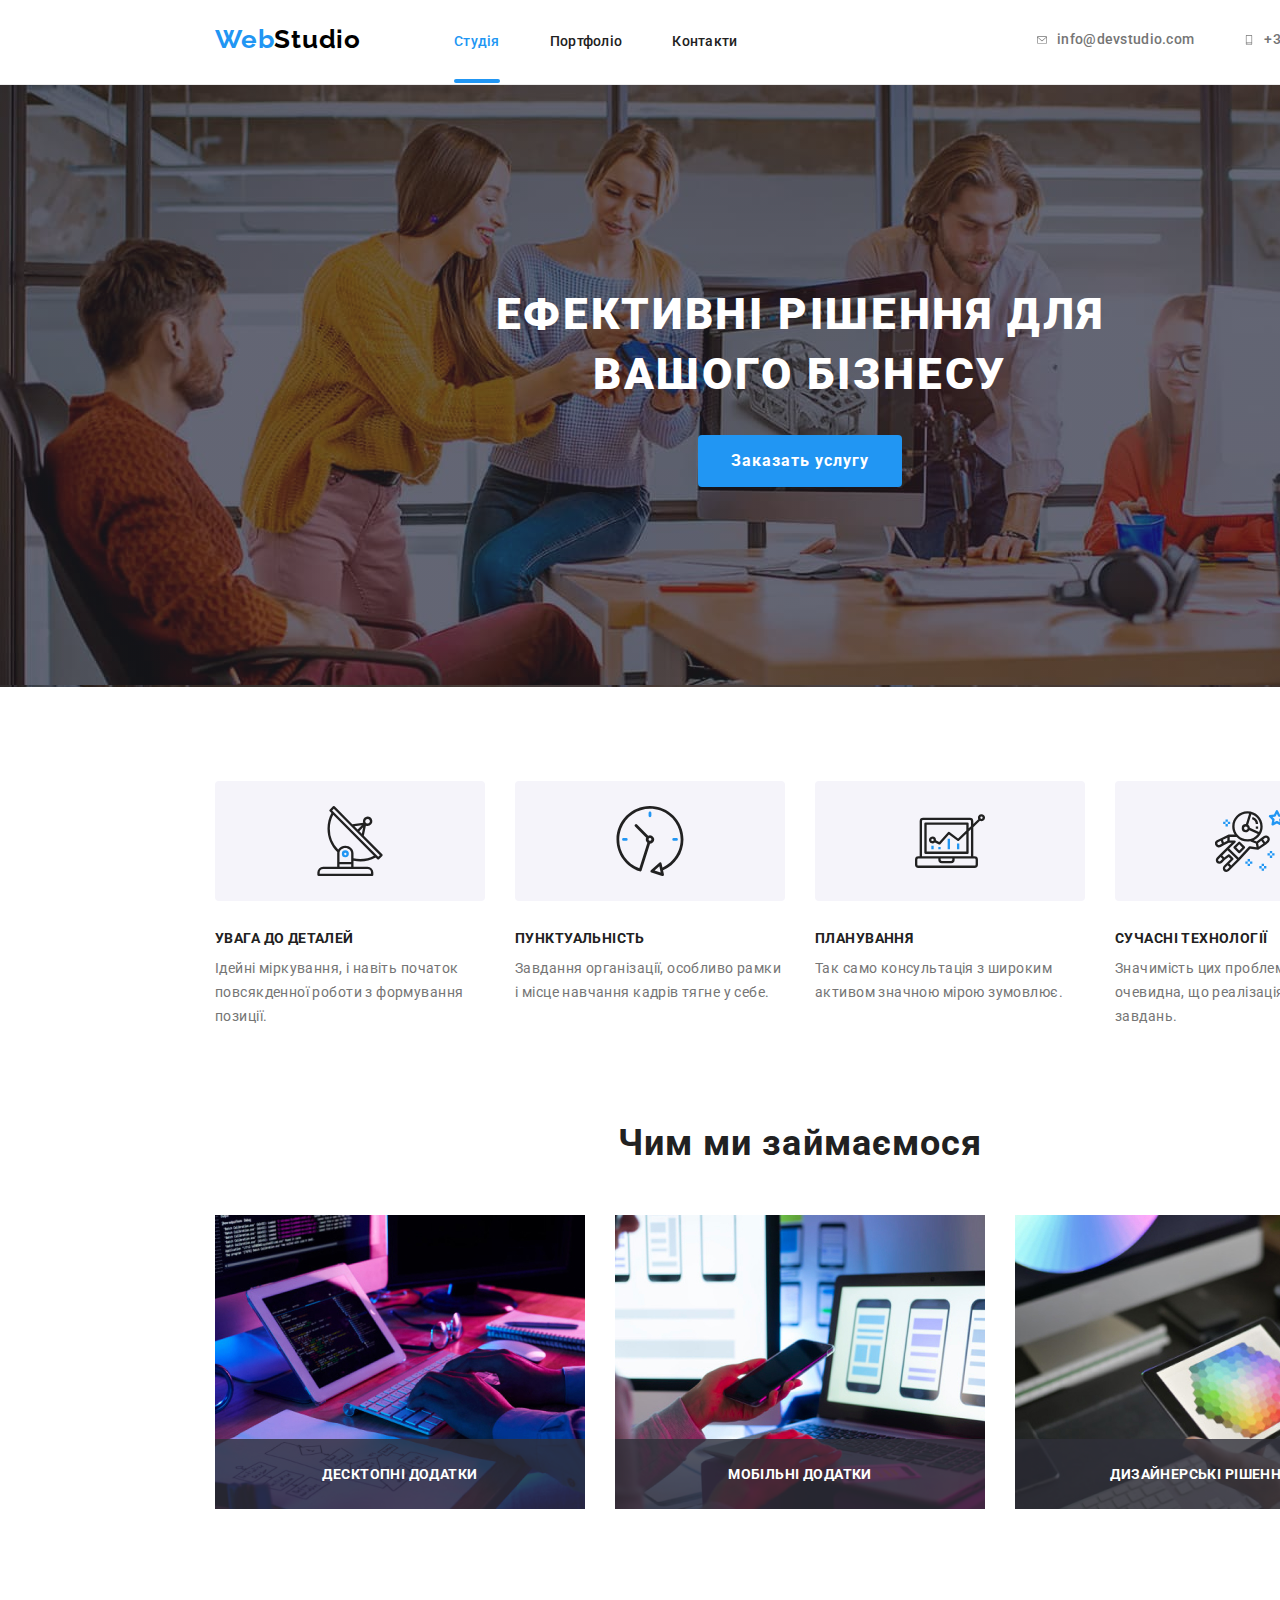
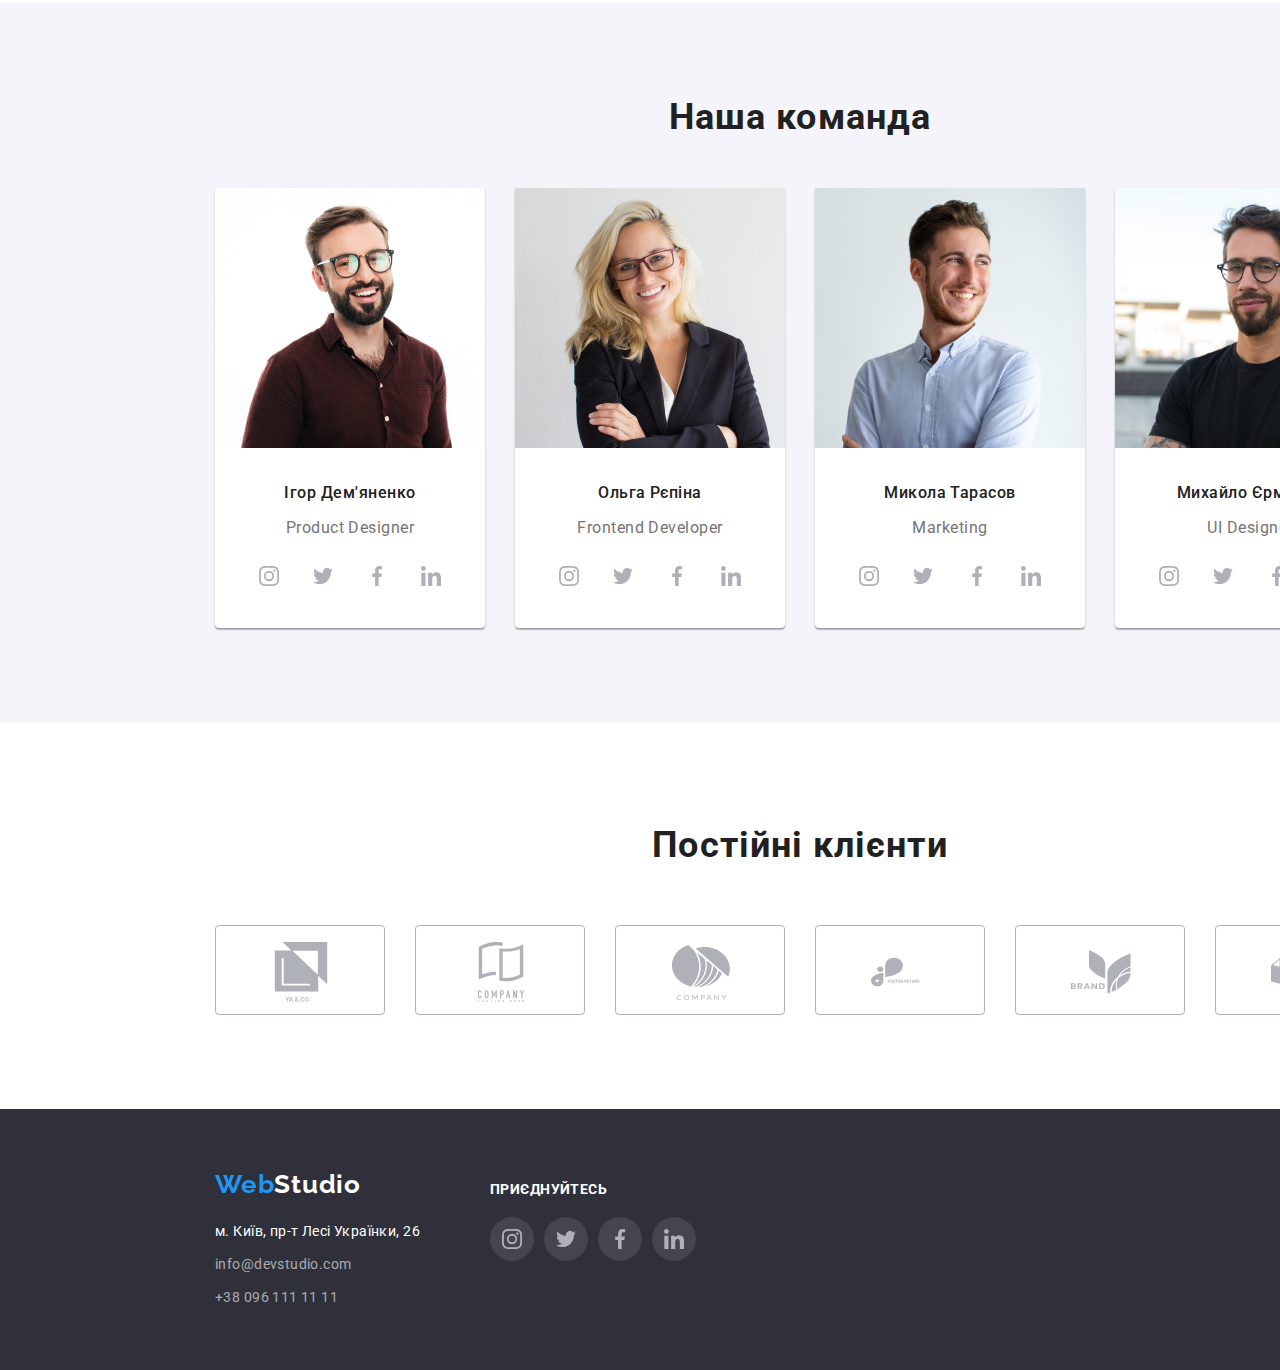
==== index.html @ c238e4e2 "add modal form" ====
<!DOCTYPE html>
<html lang="ru">
  <head>
    <meta charset="UTF-8" />
    <meta http-equiv="X-UA-Compatible" content="IE=edge" />
    <meta name="viewport" content="width=device-width, initial-scale=1.0" />
    <title>studio</title>
    <link
      rel="stylesheet"
      href="https://cdnjs.cloudflare.com/ajax/libs/modern-normalize/1.1.0/modern-normalize.min.css"
    />

    <link rel="stylesheet" href="./css/styles.css" />
    <link rel="preconnect" href="https://fonts.googleapis.com" />
    <link rel="preconnect" href="https://fonts.gstatic.com" crossorigin />
    <link
      href="https://fonts.googleapis.com/css2?family=Raleway:wght@700&family=Roboto:wght@400;500;700;900&display=swap"
      rel="stylesheet"
    />
  </head>
  <body>
    <header class="header-page section">
      <div class="container">
        <div class="header-logo">
          <a class="logo" href="/"><span class="logo-accent">Web</span>Studio</a>
        </div>
        <nav>
          <ul class="list site-nav">
            <li class="item"><a class="link nav-link active" href="./index.html">Студія</a></li>
            <li class="item">
              <a class="link nav-link" href="./portfolio.html">Портфоліо</a>
            </li>
            <li class="item"><a class="link nav-link" href="">Контакти</a></li>
          </ul>
        </nav>
        <ul class="list contacts">
          <li class="item item-contacts">
            <a class="link link-contacts" href="mailto:info@devstudio.com">
              <svg class="icon-contacts" width="10" height="16">
                <use href="./images/icon.svg#icon-envelope"></use>
              </svg>
              info@devstudio.com</a
            >
          </li>
          <li class="item item-contacts">
            <a class="link link-contacts" href="tel:+380961111111">
              <svg class="icon-contacts" width="10" height="16">
                <use href="./images/icon.svg#icon-smartphone"></use>
              </svg>
              +38 096 111 11 11</a
            >
          </li>
        </ul>
      </div>
    </header>
    <main>
      <!--Банер-->

      <section class="hero section">
        <div class="container">
          <h1 class="title">Ефективні рішення для вашого бізнесу</h1>
          <button class="order btn" type="button" data-modal-open>Заказать услугу</button>
        </div>
        <div class="backdrop is-hidden" data-modal>
          <div class="modal">
            <div class="close">
              <button class="btn-close" type="button" data-modal-close>
                <svg class="icon-close" width="18" height="18">
                  <use href="./images/icon.svg#icon-close"></use>
                </svg>
              </button>
              <b class="title-modal">Залиште свої дані, ми вам передзвонимо</b>
              <form action="form" autocomplete="on">
                <div class="form-field">
                  <label class="input-title" for="name">Ім'я</label>
                  <input class="input" type="text" name="name" id="name" />
                </div>
                <div class="form-field">
                  <label class="input-title" for="tel">Телефон</label>
                  <input class="input" type="tel" name="tel" id="tel" />
                </div>
                <div class="form-field">
                  <label class="input-title" for="mail">Пошта</label>
                  <input class="input" type="mail" name="mail" id="mail" />
                </div>
                <div class="form-field">
                  <label class="input-title" for="comment">Коментар</label>
                  <textarea
                    name="comment"
                    id="comment"
                    rows="5"
                    placeholder="Введіть текст"
                  ></textarea>
                </div>
                <div class="form-agreement">
                  <input type="checkbox" name="agreement" id="agreement" />
                  <label for="agreement"
                    >Погоджуюся з розсилкою та приймаю
                    <a class="link" href="">Умови договору</a></label
                  >
                </div>

                <button class="submit btn" type="button">Відправити</button>
              </form>
            </div>
          </div>
        </div>
      </section>

      <!--перелік переваг-->
      <section class="benefits section">
        <div class="container">
          <h2 class="title visually-hidden">перелік переваг</h2>
          <ul class="list benefits-list">
            <li class="item benefits-item">
              <div class="icon-box">
                <svg class="benefits-icon" width="70" height="70">
                  <use href="./images/icon.svg#icon-antenna"></use>
                </svg>
              </div>
              <h3 class="title">УВАГА ДО ДЕТАЛЕЙ</h3>
              <p>Ідейні міркування, і навіть початок повсякденної роботи з формування позиції.</p>
            </li>
            <li class="item benefits-item">
              <div class="icon-box">
                <svg class="benefits-icon" width="70" height="70">
                  <use href="./images/icon.svg#icon-clock"></use>
                </svg>
              </div>
              <h3 class="title">ПУНКТУАЛЬНІСТЬ</h3>
              <p>Завдання організації, особливо рамки і місце навчання кадрів тягне у себе.</p>
            </li>
            <li class="item benefits-item">
              <div class="icon-box">
                <svg class="benefits-icon" width="70" height="70">
                  <use href="./images/icon.svg#icon-diagram"></use>
                </svg>
              </div>
              <h3 class="title">ПЛАНУВАННЯ</h3>
              <p>Так само консультація з широким активом значною мірою зумовлює.</p>
            </li>
            <li class="item benefits-item">
              <div class="icon-box">
                <svg class="benefits-icon" width="70" height="70">
                  <use href="./images/icon.svg#icon-astronaut"></use>
                </svg>
              </div>
              <h3 class="title">СУЧАСНІ ТЕХНОЛОГІЇ</h3>
              <p>Значимість цих проблем настільки очевидна, що реалізація планових завдань.</p>
            </li>
          </ul>
        </div>
      </section>
      <!---Чим ми займаємося-->
      <section class="activity section">
        <div class="container">
          <h2 class="title">Чим ми займаємося</h2>
          <ul class="list">
            <li class="item">
              <img
                src="./images/img1.jpg"
                alt="планування та вирішення складних задач"
                width="370"
              />
              <div class="activity-text">
                <p class="text">Десктопні додатки</p>
              </div>
            </li>
            <li class="item">
              <img src="./images/img2.jpg" alt="розробка мобільного дизайну" width="370" />
              <div class="activity-text">
                <p class="text">Мобільні додатки</p>
              </div>
            </li>
            <li class="item">
              <img src="./images/img3.jpg" alt="розробка графічного дизайну" width="370" />
              <div class="activity-text">
                <p class="text">Дизайнерські рішення</p>
              </div>
            </li>
          </ul>
        </div>
      </section>
      <!--наша команда-->
      <section class="team section">
        <div class="container">
          <h2 class="team-title title">Наша команда</h2>
          <ul class="list team-card-set">
            <li class="item card-item">
              <article class="team-card">
                <div class="team-card-thumb">
                  <img src="./images/photo1.jpg" alt="Ігор Дем'яненко" width="270" />
                </div>
                <div class="team-card-content">
                  <h3 class="title-name">Ігор Дем'яненко</h3>
                  <p class="taem-card-text">Product Designer</p>
                  <ul class="social-list list">
                    <li class="social-item">
                      <a class="socail-link link" href="">
                        <svg class="social-icon" width="20" height="20">
                          <use href="./images/icon.svg#icon-instagram"></use>
                        </svg>
                      </a>
                    </li>
                    <li class="social-item">
                      <a class="socail-link link" href="">
                        <svg class="social-icon" width="20" height="20">
                          <use href="./images/icon.svg#icon-twitter"></use>
                        </svg>
                      </a>
                    </li>
                    <li class="social-item">
                      <a class="socail-link link" href="">
                        <svg class="social-icon" width="20" height="20">
                          <use href="./images/icon.svg#icon-facebook"></use>
                        </svg>
                      </a>
                    </li>
                    <li class="social-item">
                      <a class="socail-link link" href="">
                        <svg class="social-icon" width="20" height="20">
                          <use href="./images/icon.svg#icon-linkedin"></use>
                        </svg>
                      </a>
                    </li>
                  </ul>
                </div>
              </article>
            </li>
            <li class="item card-item">
              <article class="team-card">
                <div class="team-card-thumb">
                  <img src="./images/photo2.jpg" alt="Ольга Рєпіна" width="270" />
                </div>
                <div class="team-card-content">
                  <h3 class="title-name">Ольга Рєпіна</h3>
                  <p class="taem-card-text">Frontend Developer</p>
                  <ul class="social-list list">
                    <li class="social-item">
                      <a class="socail-link link" href="">
                        <svg class="social-icon" width="20" height="20">
                          <use href="./images/icon.svg#icon-instagram"></use>
                        </svg>
                      </a>
                    </li>
                    <li class="social-item">
                      <a class="socail-link link" href="">
                        <svg class="social-icon" width="20" height="20">
                          <use href="./images/icon.svg#icon-twitter"></use>
                        </svg>
                      </a>
                    </li>
                    <li class="social-item">
                      <a class="socail-link link" href="">
                        <svg class="social-icon" width="20" height="20">
                          <use href="./images/icon.svg#icon-facebook"></use>
                        </svg>
                      </a>
                    </li>
                    <li class="social-item">
                      <a class="socail-link link" href="">
                        <svg class="social-icon" width="20" height="20">
                          <use href="./images/icon.svg#icon-linkedin"></use>
                        </svg>
                      </a>
                    </li>
                  </ul>
                </div>
              </article>
            </li>
            <li class="item card-item">
              <article class="team-card">
                <div class="team-card-thumb">
                  <img src="./images/photo3.jpg" alt="Микола Тарасов" width="270" />
                </div>
                <div class="team-card-content">
                  <h3 class="title-name">Микола Тарасов</h3>
                  <p class="taem-card-text">Marketing</p>
                  <ul class="social-list list">
                    <li class="social-item">
                      <a class="socail-link link" href="">
                        <svg class="social-icon" width="20" height="20">
                          <use href="./images/icon.svg#icon-instagram"></use>
                        </svg>
                      </a>
                    </li>
                    <li class="social-item">
                      <a class="socail-link link" href="">
                        <svg class="social-icon" width="20" height="20">
                          <use href="./images/icon.svg#icon-twitter"></use>
                        </svg>
                      </a>
                    </li>
                    <li class="social-item">
                      <a class="socail-link link" href="">
                        <svg class="social-icon" width="20" height="20">
                          <use href="./images/icon.svg#icon-facebook"></use>
                        </svg>
                      </a>
                    </li>
                    <li class="social-item">
                      <a class="socail-link link" href="">
                        <svg class="social-icon" width="20" height="20">
                          <use href="./images/icon.svg#icon-linkedin"></use>
                        </svg>
                      </a>
                    </li>
                  </ul>
                </div>
              </article>
            </li>
            <li class="item card-item">
              <article class="team-card">
                <div class="team-card-thumb">
                  <img src="./images/photo4.jpg" alt="Михайло Єрмаков" width="270" />
                </div>
                <div class="team-card-content">
                  <h3 class="title-name">Михайло Єрмаков</h3>
                  <p class="taem-card-text">UI Designer</p>
                  <ul class="social-list list">
                    <li class="social-item">
                      <a class="socail-link link" href="">
                        <svg class="social-icon" width="20" height="20">
                          <use href="./images/icon.svg#icon-instagram"></use>
                        </svg>
                      </a>
                    </li>
                    <li class="social-item">
                      <a class="socail-link link" href="">
                        <svg class="social-icon" width="20" height="20">
                          <use href="./images/icon.svg#icon-twitter"></use>
                        </svg>
                      </a>
                    </li>
                    <li class="social-item">
                      <a class="socail-link link" href="">
                        <svg class="social-icon" width="20" height="20">
                          <use href="./images/icon.svg#icon-facebook"></use>
                        </svg>
                      </a>
                    </li>
                    <li class="social-item">
                      <a class="socail-link link" href="">
                        <svg class="social-icon" width="20" height="20">
                          <use href="./images/icon.svg#icon-linkedin"></use>
                        </svg>
                      </a>
                    </li>
                  </ul>
                </div>
              </article>
            </li>
          </ul>
        </div>
      </section>
      <!--Постійні клієнти-->
      <section class="clients section">
        <div class="container">
          <h2 class="title clients-title">Постійні клієнти</h2>
          <ul class="list clients-list">
            <li class="item client-item">
              <a class="client-link link" href="">
                <svg class="client-icon" width="106" height="60">
                  <use href="./images/icon.svg#icon-group1"></use>
                </svg>
              </a>
            </li>
            <li class="item client-item">
              <a class="client-link link" href="">
                <svg class="client-icon" width="106" height="60">
                  <use href="./images/icon.svg#icon-group2"></use>
                </svg>
              </a>
            </li>
            <li class="item client-item">
              <a class="client-link link" href="">
                <svg class="client-icon" width="106" height="60">
                  <use href="./images/icon.svg#icon-group3"></use>
                </svg>
              </a>
            </li>
            <li class="item client-item">
              <a class="client-link link" href="">
                <svg class="client-icon" width="106" height="60">
                  <use href="./images/icon.svg#icon-group4"></use>
                </svg>
              </a>
            </li>
            <li class="item client-item">
              <a class="client-link link" href="">
                <svg class="client-icon" width="106" height="60">
                  <use href="./images/icon.svg#icon-group5"></use>
                </svg>
              </a>
            </li>
            <li class="item client-item">
              <a class="client-link link" href="">
                <svg class="client-icon" width="106" height="60">
                  <use href="./images/icon.svg#icon-group6"></use>
                </svg>
              </a>
            </li>
          </ul>
        </div>
      </section>
    </main>
    <footer class="footer-page section">
      <div class="container">
        <div class="flex">
          <div class="footer-contacts-flex">
            <div class="footer-logo">
              <a class="logo" href="/"><span class="logo-accent">Web</span>Studio</a>
            </div>

            <address>
              <ul class="list address">
                <li class="item">м. Київ, пр-т Лесі Українки, 26</li>
                <li class="item">
                  <a class="link" href="mailto:info@devstudio.com">info@devstudio.com</a>
                </li>
                <li class="item">
                  <a class="link" href="tel:+380961111111">+38 096 111 11 11</a>
                </li>
              </ul>
            </address>
          </div>
          <div class="footer-social-flex">
            <p class="footer-social-text">приєднуйтесь</p>
            <ul class="social-list list">
              <li class="social-item">
                <a class="socail-link footer-link link" href="">
                  <svg class="social-icon" width="20" height="20">
                    <use href="./images/icon.svg#icon-instagram"></use>
                  </svg>
                </a>
              </li>
              <li class="social-item">
                <a class="socail-link footer-link link" href="">
                  <svg class="social-icon" width="20" height="20">
                    <use href="./images/icon.svg#icon-twitter"></use>
                  </svg>
                </a>
              </li>
              <li class="social-item">
                <a class="socail-link footer-link link" href="">
                  <svg class="social-icon" width="20" height="20">
                    <use href="./images/icon.svg#icon-facebook"></use>
                  </svg>
                </a>
              </li>
              <li class="social-item">
                <a class="socail-link footer-link link" href="">
                  <svg class="social-icon" width="20" height="20">
                    <use href="./images/icon.svg#icon-linkedin"></use>
                  </svg>
                </a>
              </li>
            </ul>
          </div>
        </div>
      </div>
    </footer>
    <!-- скрипт отрывания и закрывания модалки-->
    <script src="./js/modal.js"></script>
  </body>
</html>
---- css/styles.css ----
html {
  box-sizing: border-box;
}
*,
*::before,
*::after {
  box-sizing: inherit;
}

:root {
  --primary-text-color: #757575;
  --primary-title-color: #212121;
  --primary-bg-color: #f5f5f5;
  --accent-color: #2196f3;
  --primary-white-color: #ffffff;
  --ptimary-dark-bg-color: #2f303a;
  --primary-buttonbg-color: #f5f4fa;
  --timing-function: cubic-bezier(0.4, 0, 0.2, 1);
  --primary-duration: 250ms;
}
body {
  color: var(--primary-text-color);
  font-family: Roboto, sans-serif;
}
.list {
  margin: 0;
  padding: 0;
  list-style: none;
}
.link {
  cursor: pointer;
}
.container {
  margin-left: auto;
  margin-right: auto;
  width: 1200px;
  padding-left: 15px;
  padding-right: 15px;
  /*outline: 1px solid red;*/
}
.section {
  width: 1600px;
  margin: auto;
}
.visually-hidden {
  position: absolute;
  width: 1px;
  height: 1px;
  margin: -1px;
  border: 0;
  padding: 0;

  white-space: nowrap;
  clip-path: inset(100%);
  clip: rect(0 0 0 0);
  overflow: hidden;
}
img {
  /*display: block;*/
  vertical-align: top;
}
.btn {
  border-radius: 4px;
  border: 1px solid transparent;
  cursor: pointer;
}

/* стили header*/
.header-page {
  border-bottom: 1px solid #ececec;
}
.header-page > .container {
  display: flex;
}
.header-logo {
  /*outline: 1px solid red;*/
  margin-right: 93px;
  padding-top: 24px;
  padding-bottom: 25px;
}
.logo {
  color: #000000;
  text-decoration: none;
  font-family: 'Raleway';
  font-weight: 700;
  font-size: 26px;
  line-height: 1.19;
  letter-spacing: 0.03em;
}
.logo .logo-accent {
  color: var(--accent-color);
}
.site-nav {
  /*outline: 1px solid red;*/

  display: flex;
  padding-left: 0px;
  padding-top: 32px;
  padding-bottom: 32px;
}
.site-nav > .item {
  /*outline: 1px solid red;*/
  margin-right: 50px;
}
.site-nav > .item:last-child {
  margin-right: 0px;
}

.nav-link {
  position: relative;
  padding-top: 32px;
  padding-bottom: 32px;
  text-decoration: none;
  color: var(--primary-title-color);
  font-weight: 500;
  font-size: 14px;
  line-height: 1.14;
  letter-spacing: 0.02em;
  transition-property: color;
  transition-duration: var(--primary-duration);
  transition-timing-function: var(--timing-function);
}
.nav-link::after {
  content: '';

  position: absolute;
  left: 0;
  bottom: -2px;

  display: block;
  width: 100%;
  height: 4px;
  border-radius: 2px;
  background-color: var(--accent-color);

  opacity: 0;
  transform: scale(0, 1);
  transition-duration: var(--primary-duration);
  transition-timing-function: var(--timing-function);
}
.active::after,
.nav-link:hover::after,
.nav-link:focus::after {
  opacity: 1;
  transform: scale(1, 1);
}

.nav-link:hover,
.nav-link:focus,
.active {
  color: var(--accent-color);
}
.contacts {
  /*outline: 1px solid red;*/

  display: flex;
  margin-left: auto;
  padding-top: 32px;
  padding-bottom: 32px;
}
.contacts > .item {
  margin-right: 50px;
  /*outline: 1px solid red;*/
}
.contacts > .item:last-child {
  margin-right: 0px;
}

.contacts .link {
  text-decoration: none;
  color: var(--primary-text-color);
  font-weight: 500;
  font-size: 14px;
  line-height: 1.14;
  letter-spacing: 0.02em;
  fill: var(--primary-text-color);
  transition-property: color, fill;
  transition-duration: var(--primary-duration);
  transition-timing-function: var(--timing-function);
}

.contacts .link:hover,
.contacts .link:focus {
  color: var(--accent-color);
  fill: var(--accent-color);
}
.link-contacts {
  display: inline-flex;
  justify-content: left;
  align-items: center;
}
.icon-contacts {
  display: flex;
  margin-right: 10px;
}
/*стили fotter*/

footer {
  background-color: var(--ptimary-dark-bg-color);
  color: var(--primary-white-color);
}
.footer-page .container {
  padding-top: 60px;
  padding-bottom: 60px;
}
.footer-page .container > .flex > .footer-contacts-flex .footer-logo {
  margin-bottom: 20px;
}
footer .logo {
  /*outline: 1px solid red;*/

  color: var(--primary-white-color);
}
.address {
  /*outline: 1px solid red;*/

  font-style: normal;
  font-weight: 400;
  font-size: 14px;
  line-height: 1.7;
  letter-spacing: 0.03em;
}
.address > .item {
  /*outline: 1px solid red;*/

  margin-bottom: 9px;
}
.address > .item:last-child {
  margin-bottom: 0px;
}

.address .link {
  text-decoration: none;
  color: rgba(255, 255, 255, 0.6);
  transition-property: color;
  transition-duration: var(--primary-duration);
  transition-timing-function: var(--timing-function);
}
.address .link:hover,
.address .link:focus {
  color: var(--accent-color);
}
.flex {
  display: flex;
}
.footer-contacts-flex {
  margin-right: 70px;
}
.footer-social-flex {
  margin: 0;
}
.footer-social-text {
  font-weight: 700;
  font-size: 14px;
  line-height: 16px;
  letter-spacing: 0.03em;
  text-transform: uppercase;
  color: var(--primary-white-color);
  margin-top: 12px;
  margin-bottom: 20px;
}
.footer-link {
  background-color: rgba(255, 255, 255, 0.1);
  fill: var(--primary-white-color);
  transition-property: background-color, fill;
  transition-duration: var(--primary-duration);
  transition-timing-function: var(--timing-function);
}
.social-icon {
  margin: auto;
  /*outline: 1px solid red;*/
}
.socail-link:hover,
.socail-link:focus {
  background-color: var(--accent-color);
  fill: var(--primary-white-color);
}

/*страничка портфолио*/
h1,
h2,
h3 {
  color: var(--primary-title-color);
}
h1,
h2,
h3,
p {
  margin: 0;
}
.our-project {
  text-align: center;
}
.our-project > .container {
  padding-top: 94px;
  padding-bottom: 94px;
}
.project-nav {
  margin-left: 312px;
  display: flex;
  margin-bottom: 34px;
}
.project-nav > .item {
  margin-right: 8px;
}
.project-nav > .item:last-child {
  margin-right: 0px;
}

.project-nav .filter {
  padding: 6px 22px;

  font-family: 'Roboto';
  color: var(--primary-title-color);
  background-color: var(--primary-buttonbg-color);
  border-radius: 4px;
  font-weight: 500;
  font-size: 16px;
  line-height: 1.6;
  text-align: center;
  letter-spacing: 0.03em;
  text-shadow: 0px 4px 4px rgba(0, 0, 0, 0.25);

  transition-property: color, background-color, box-shadow;
  transition-duration: var(--primary-duration);
  transition-timing-function: var(--timing-function);
}
.project-nav .filter:hover,
.project-nav .filter:focus {
  padding: 6px 22px;
  box-shadow: 0px 3px 1px rgba(0, 0, 0, 0.1), 0px 1px 2px rgba(0, 0, 0, 0.08),
    0px 2px 2px rgba(0, 0, 0, 0.12);
  color: var(--primary-white-color);
  background-color: var(--accent-color);
  cursor: pointer;
}
.card-set {
  display: flex;
  flex-wrap: wrap;
  margin-right: -30px;
  margin-bottom: -30px;
  font-size: 16px;
  line-height: 1.87;
  letter-spacing: 0.03em;
}
.card-set > .item {
  /*outline: 1px solid red;*/

  margin-right: 30px;
  margin-bottom: 30px;
}
.card-thumb {
  position: relative;
  overflow: hidden;
}
.card-over {
  position: absolute;
  top: 0;
  left: 0;
  width: 100%;
  height: 100%;

  opacity: 0;
  background-color: rgba(33, 150, 243, 0.9);
  transform: translateY(100%);
  transition-duration: var(--primary-duration);
  transition-timing-function: var(--timing-function);
  pointer-events: none;
}
.portfolio-link:hover .card-over,
.portfolio-link:focus .card-over {
  opacity: 1;
  transform: translateY(0);
}
.portfolio-link:hover .card-content,
.portfolio-link:focus .card-content {
  box-shadow: 0px 1px 1px rgba(0, 0, 0, 0.12), 0px 4px 4px rgba(0, 0, 0, 0.06),
    1px 4px 6px rgba(0, 0, 0, 0.16);
}

.portfolio-link {
  text-decoration: none;
}

.over-text {
  padding: 63px 24px;

  font-weight: 400;
  font-size: 18px;
  line-height: 1.55;
  letter-spacing: 0.03em;
  text-align: start;

  color: #ffffff;
}
.card-text {
  font-size: 16px;
  line-height: 1.88;
  letter-spacing: 0.03em;

  color: var(--primary-text-color);
}
.card-content {
  background: #ffffff;
  border: 1px solid #eeeeee;
  padding-top: 20px;
  padding-left: 24px;
  padding-right: 24px;
  padding-bottom: 20px;
  text-align: left;
  transition-property: box-shadow;
  transition-duration: var(--primary-duration);
  transition-timing-function: var(--timing-function);
}

.card-set .title {
  margin-bottom: 4px;
  font-weight: 700;
  font-size: 18px;
  line-height: 2;
  letter-spacing: 0.06em;
}
/*.card-content:hover,
.card-content:focus {
  box-shadow: 0px 1px 1px rgba(0, 0, 0, 0.12), 0px 4px 4px rgba(0, 0, 0, 0.06),
    1px 4px 6px rgba(0, 0, 0, 0.16);
}*/
/*главная страница*/
/*банер*/
.hero {
  background-color: var(--ptimary-dark-bg-color);
  text-align: center;
  background-image: linear-gradient(to right, rgba(47, 48, 58, 0.4), rgba(47, 48, 58, 0.4)),
    url(../images/hero.jpg);
  width: 1600px;

  background-size: contain;
}
.hero > .container {
  padding-top: 200px;
  padding-bottom: 200px;
  padding-left: 252px;
  padding-right: 252px;

  /*outline: 1px solid red;*/
}
.hero .title {
  margin-bottom: 30px;
  /*outline: 1px solid red;*/
  color: var(--primary-white-color);
  font-style: normal;
  font-weight: 900;
  font-size: 44px;
  line-height: 1.36;
  text-align: center;
  letter-spacing: 0.06em;
  text-transform: uppercase;
}
.hero .order {
  /*outline: 1px solid red;*/
  padding: 10px 32px;

  background-color: var(--accent-color);
  color: var(--primary-white-color);
  font-family: 'Roboto';
  font-style: normal;
  font-weight: 700;
  font-size: 16px;
  line-height: 1.88;
  align-items: center;
  letter-spacing: 0.06em;
}
/*modal window*/
.backdrop {
  position: fixed;
  top: 0;
  left: 0;
  bottom: 0;
  right: 0;
  background-color: rgba(0, 0, 0, 0.2);
  opacity: 1;
  transition: opacity 250ms var(--timing-function), visibility 250ms var(--timing-function);
  /*visibility: visible;*/
  z-index: 50;
}

.backdrop.is-hidden {
  opacity: 0;
  pointer-events: none;
  visibility: hidden;
}
.backdrop.is-hidden .modal {
  transform: translate(-50%, -50%) scale(1.3);
  transition: transform 250ms var(--timing-function);
}

.modal {
  padding-top: 40px;
  padding-left: 41px;
  padding-right: 30px;
  padding-bottom: 40px;
  position: absolute;
  top: 50%;
  left: 50%;
  width: 528px;
  height: 581px;

  background-color: var(--primary-white-color);
  box-shadow: 0px 1px 3px rgba(0, 0, 0, 0.12), 0px 1px 1px rgba(0, 0, 0, 0.14),
    0px 2px 1px rgba(0, 0, 0, 0.2);
  border-radius: 4px;
  transform: translate(-50%, -50%) scale(1);
  transition: transform 250ms var(--timing-function);
}
.btn-close {
  display: inline-flex;
  align-items: center;
  width: 30px;
  height: 30px;
  position: absolute;
  top: 8px;
  right: 8px;

  background-color: var(--primary-white-color);
  border-radius: 50%;
  border: 1px solid rgba(0, 0, 0, 0.1);
  fill: black;
  transition-property: border-color, fill;
  transition-duration: var(--primary-duration);
  transition-timing-function: var(--timing-function);
}

.btn-close:hover,
.btn-close:focus {
  border-color: var(--accent-color);
  fill: var(--accent-color);
}

/*перелік переваг*/
.benefits {
  font-size: 14px;
  line-height: 1.7;
  letter-spacing: 0.03em;
}
.benefits > .container > .list {
  display: flex;
  padding-top: 94px;
  padding-bottom: 94px;
}
.benefits .title {
  margin-bottom: 10px;
  /*outline: 1px solid red;*/

  color: var(--primary-title-color);
  font-style: normal;
  font-weight: 700;
  font-size: 14px;
  line-height: 1.14;
  letter-spacing: 0.03em;
  text-transform: uppercase;
}
.benefits > .container > .list > .item {
  margin-right: 30px;
}
.benefits > .container > .list > .item:last-child {
  margin-right: 0px;
}

.icon-box {
  background-color: var(--primary-buttonbg-color);
  width: 270px;
  height: 120px;
  margin-bottom: 30px;
  border-radius: 4px;
  display: inline-flex;
  justify-content: center;
  align-items: center;
}
/*Чим ми займаємося*/
.activity > .container {
  padding-bottom: 94px;
}
.activity > .container > .list {
  display: flex;
}
.activity > .container > .list > .item {
  position: relative;
  margin-right: 30px;
}
.activity > .container > .list > .item:last-child {
  margin-right: 0px;
}

.activity .title {
  margin-bottom: 50px;
  color: var(--primary-title-color);
  font-style: normal;
  font-weight: 700;
  font-size: 36px;
  line-height: 1.17;
  text-align: center;
  letter-spacing: 0.03em;
}
.activity-text {
  padding-top: 27px;
  padding-bottom: 27px;
  position: absolute;
  bottom: 0;
  left: 0;
  width: 100%;
  background-color: rgba(47, 48, 58, 0.8);
}
.text {
  font-weight: 700;
  font-size: 14px;
  line-height: 16px;
  text-align: center;
  letter-spacing: 0.03em;
  text-transform: uppercase;

  color: #ffffff;
}
/*наша команда*/
.team .container {
  padding-top: 94px;
  padding-bottom: 94px;
}
.team .container > .list {
  display: flex;
}
.team .container > .list > .item {
  /*outline: 1px solid red;*/
  margin-right: 30px;
}
.team .container > .list > .item:last-child {
  margin-right: 0px;
}

.team {
  background: #f5f4fa;
  text-align: center;
  font-size: 16px;
  line-height: 1.18;
  letter-spacing: 0.03em;
}
.team .team-title {
  margin-bottom: 50px;

  font-style: normal;
  font-weight: 700;
  font-size: 36px;
  line-height: 1.16;
  letter-spacing: 0.03em;
}
.team .title-name {
  margin-bottom: 10px;
  font-style: normal;
  font-weight: 500;
  font-size: 16px;
  line-height: 1.9;
  letter-spacing: 0.03em;
}
.team-card {
  background: #ffffff;
  box-shadow: 0px 1px 3px rgba(0, 0, 0, 0.12), 0px 1px 1px rgba(0, 0, 0, 0.14),
    0px 2px 1px rgba(0, 0, 0, 0.2);
  border-radius: 0px 0px 4px 4px;
  margin-bottom: 0px;
}
.team-card-content {
  padding-top: 30px;
  padding-bottom: 30px;
  padding-left: 24px;
  padding-right: 24px;
}
.taem-card-text {
  margin-bottom: 16px;
}
.social-list {
  display: inline-flex;
}
.social-item {
  margin-right: 10px;
  justify-content: center;
}
.social-item:last-child {
  margin-right: 0px;
}

.socail-link {
  display: inline-flex;
  justify-content: center;
  align-items: center;
  width: 44px;
  height: 44px;
  border-radius: 50%;
  /*outline: 1px solid red;*/
  fill: #afb1b8;
  transition-property: background-color, fill;
  transition-duration: var(--primary-duration);
  transition-timing-function: var(--timing-function);
}
.social-icon {
  margin: auto;
  /*outline: 1px solid red;*/
}
.socail-link:hover,
.socail-link:focus {
  background-color: var(--accent-color);
  fill: var(--primary-white-color);
}
/*Постійні клієнти*/
.clients > .container {
  padding-top: 94px;
  padding-bottom: 94px;
}
.clients-title {
  font-weight: 700;
  font-size: 36px;
  line-height: 1.66;
  text-align: center;
  letter-spacing: 0.03em;
  margin-bottom: 50px;
}
.clients-list {
  display: flex;
  padding: 0;
  margin: 0;
  list-style: none;
  justify-content: space-between;
  align-items: center;
}
.client-item {
  width: 170px;
  height: 90px;
}
.client-item {
  margin-right: 30px;
}
.client-item:last-child {
  margin-right: 0px;
}
.client-link {
  width: 170px;
  height: 90px;
  display: block;
  border: 1px solid #afb1b8;
  border-radius: 4px;
  color: #afb1b8;
  background-color: #fff;
  padding: 16px 32px;
  transition-property: color, border-color;
  transition-duration: var(--primary-duration);
  transition-timing-function: var(--timing-function);
}
.client-icon {
  fill: currentColor;
}
.client-link:hover,
.client-link:focus {
  color: var(--accent-color);

  border-color: var(--accent-color);
}
/*заполнение модалки*/
textarea {
  padding: 12px 16px;
  resize: none;
  border: 1px solid rgba(33, 33, 33, 0.2);
  border-radius: 4px;
  transition-property: border-color;
  transition-duration: var(--primary-duration);
  transition-timing-function: var(--timing-function);
}

textarea:hover,
textarea:focus {
  border-color: var(--accent-color);
  cursor: pointer;
}
.form {
  width: 448px;
  padding: 12px 52px 54px 28px;
}
.title-modal {
  padding-bottom: 12px;

  font-weight: 700;
  font-size: 20px;
  line-height: 1.15;
  text-align: center;
  letter-spacing: 0.03em;
  color: var(--primary-title-color);
}
.form-field {
  display: flex;
  flex-direction: column;
  padding-bottom: 10px;
  text-align: start;
}
.form-agreement {
  margin-top: 20px;
  margin-bottom: 30px;
  text-align: center;
}
.input-title {
  padding-bottom: 4px;

  font-size: 12px;
  line-height: 1.166;
  letter-spacing: 0.01em;
}
.input {
  height: 40px;

  border: 1px solid rgba(33, 33, 33, 0.2);
  border-radius: 4px;
  transition-property: border-color;
  transition-duration: var(--primary-duration);
  transition-timing-function: var(--timing-function);
}
.input:hover,
.input:focus {
  border-color: var(--accent-color);
  cursor: pointer;
}

.form-agreement {
  font-size: 14px;
  line-height: 1.166;
  letter-spacing: 0.03em;
  color: var(--primary-text-color);
}
.form-agreement a {
  text-decoration-line: underline;
  color: var(--accent-color);
}
.submit {
  margin-bottom: 40px;
  box-sizing: border-box;
  padding: 10px 52px;
  background: var(--accent-color);
  box-shadow: 0px 4px 4px rgba(0, 0, 0, 0.15);
  border-radius: 4px;
  font-weight: 700;
  font-size: 16px;
  line-height: 1.875;
  align-items: center;
  text-align: center;
  letter-spacing: 0.06em;
  color: var(--primary-white-color);
  transition-property: box-shadow;
  transition-duration: var(--primary-duration);
  transition-timing-function: var(--timing-function);
}
.submit:hover,
.submit:focus {
  box-shadow: 0px 4px 4px rgba(0, 0, 0, 0.4);
  cursor: pointer;
}
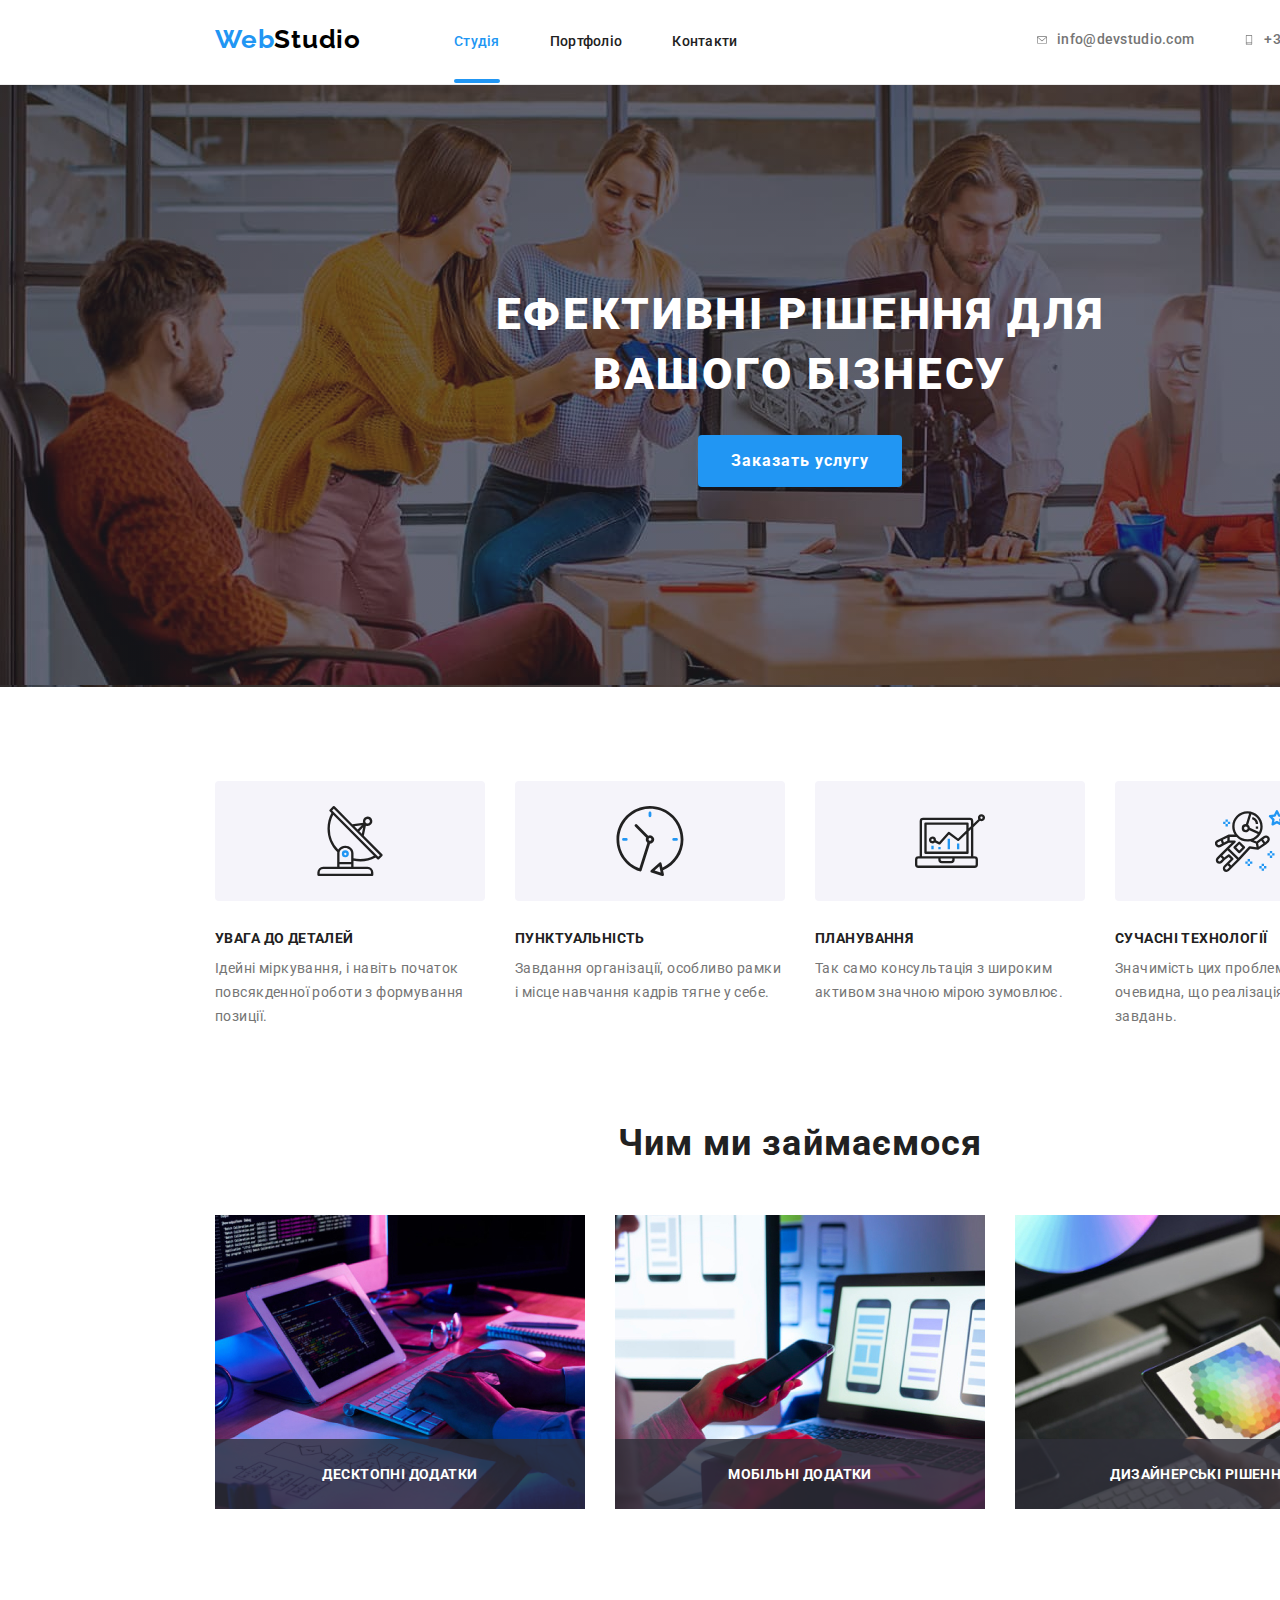
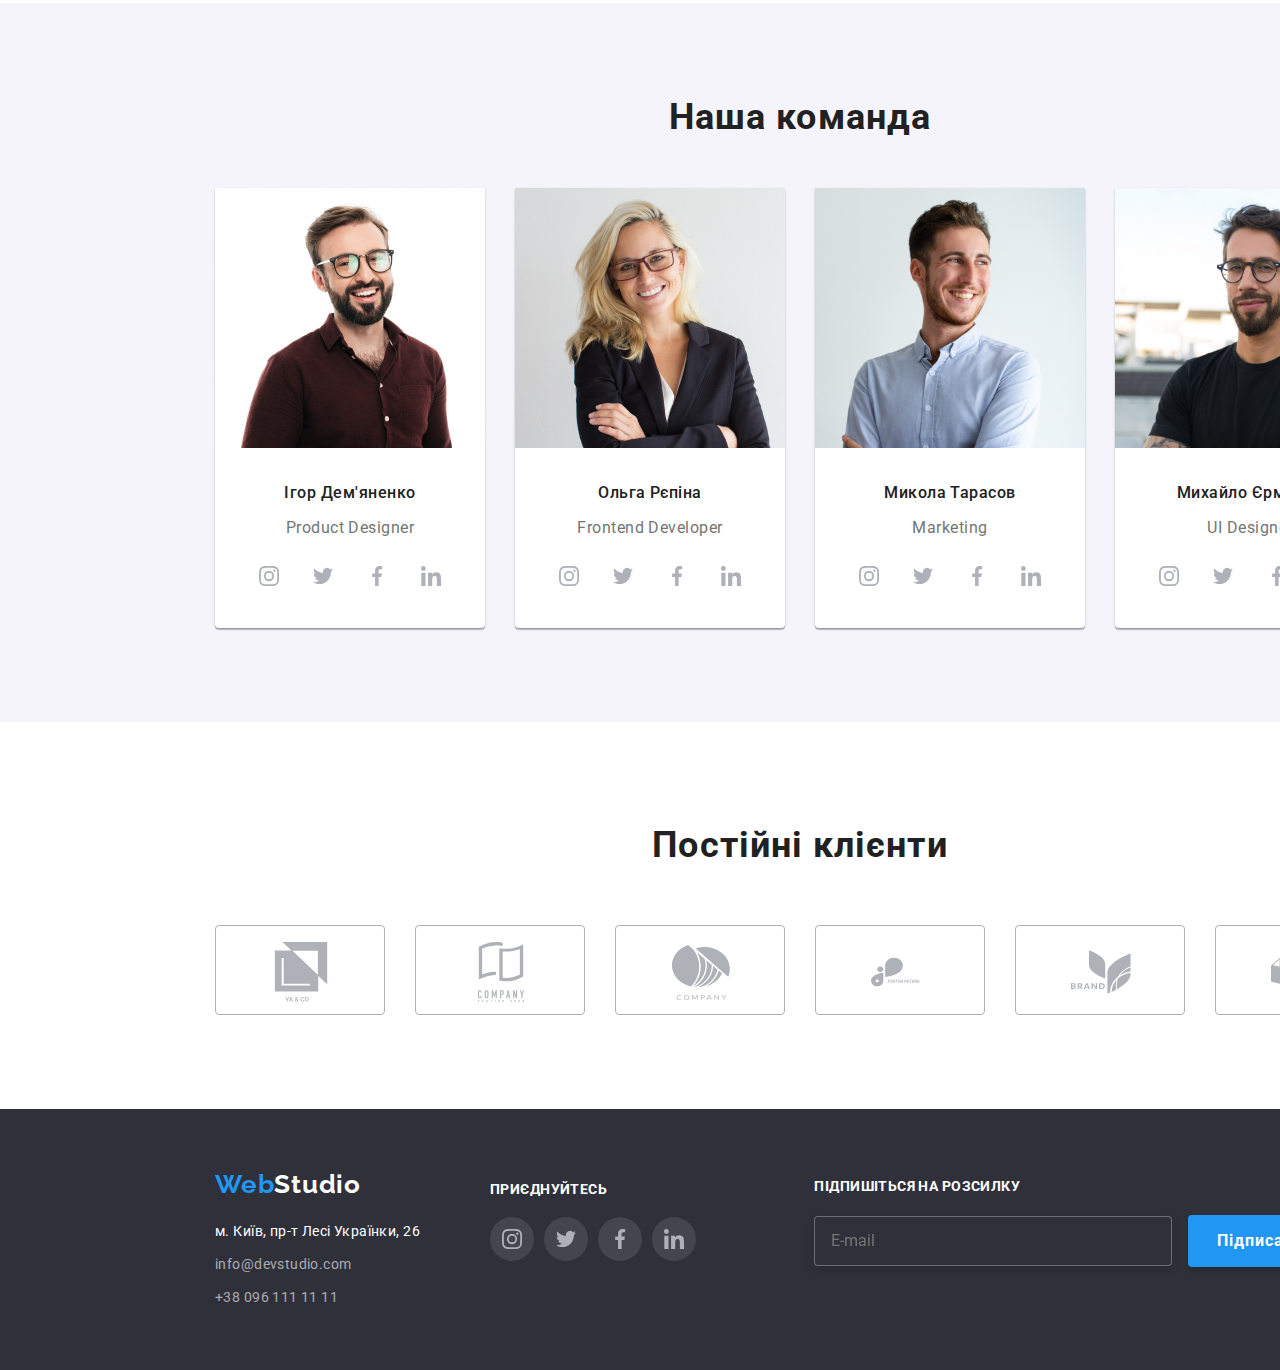
==== commit 4152d234: "add footer form" ====
--- a/index.html
+++ b/index.html
@@ -74,14 +74,23 @@
                 <div class="form-field">
                   <label class="input-title" for="name">Ім'я</label>
                   <input class="input" type="text" name="name" id="name" />
+                  <svg class="icon-form" wight="18" height="18">
+                    <use href="./images/icon.svg#icon-personblack"></use>
+                  </svg>
                 </div>
                 <div class="form-field">
                   <label class="input-title" for="tel">Телефон</label>
                   <input class="input" type="tel" name="tel" id="tel" />
+                  <svg class="icon-form" wight="18" height="18">
+                    <use href="./images/icon.svg#icon-phoneblack"></use>
+                  </svg>
                 </div>
                 <div class="form-field">
                   <label class="input-title" for="mail">Пошта</label>
                   <input class="input" type="mail" name="mail" id="mail" />
+                  <svg class="icon-form" wight="18" height="18">
+                    <use href="./images/icon.svg#icon-mailblack"></use>
+                  </svg>
                 </div>
                 <div class="form-field">
                   <label class="input-title" for="comment">Коментар</label>
@@ -100,7 +109,7 @@
                   >
                 </div>
 
-                <button class="submit btn" type="button">Відправити</button>
+                <button class="submit btn" type="submit">Відправити</button>
               </form>
             </div>
           </div>
@@ -457,6 +466,20 @@
               </li>
             </ul>
           </div>
+          <div class="footer-form-box">
+            <h3 class="footer-form-title">Підпишіться на розсилку</h3>
+            <form class="footer-form">
+              <label class="visually-hidden" for=" mail">mail fild</label>
+              <input class="footer-input" type="mail" name="mail" id="mail" placeholder="E-mail" />
+
+              <button class="footer-submit btn" type="submit">
+                Підписатися
+                <svg class="footer-btn-icon">
+                  <use href="./images/icon.svg#icon-send" wight="24" height="24"></use>
+                </svg>
+              </button>
+            </form>
+          </div>
         </div>
       </div>
     </footer>
--- a/css/styles.css
+++ b/css/styles.css
@@ -275,7 +275,76 @@
   background-color: var(--accent-color);
   fill: var(--primary-white-color);
 }
-
+/*footer form*/
+.footer-form-box {
+  /*margin-top: 10px;*/
+  margin-right: 0;
+  margin-left: auto;
+}
+.footer-form-title {
+  margin-top: 10px;
+  margin-bottom: 20px;
+
+  font-weight: 700;
+  font-size: 14px;
+  line-height: 1.14;
+  letter-spacing: 0.03em;
+  text-transform: uppercase;
+
+  color: var(--primary-white-color);
+}
+.footer-form {
+  width: 100%;
+}
+.footer-submit {
+  position: relative;
+  /*display: block;*/
+  margin-left: 12px;
+  padding: 10px 62px 10px 28px;
+
+  font-weight: 700;
+  font-size: 16px;
+  line-height: 1.875;
+  align-items: center;
+  text-align: center;
+  letter-spacing: 0.06em;
+
+  color: #ffffff;
+
+  background: var(--accent-color);
+  box-shadow: 0px 4px 4px rgba(0, 0, 0, 0.15);
+  border-radius: 4px;
+}
+.footer-input {
+  padding-top: 15px;
+  padding-bottom: 15px;
+  padding-left: 16px;
+  width: 358px;
+  height: 50px;
+
+  background-color: var(--ptimary-dark-bg-color);
+  border: 1px solid rgba(255, 255, 255, 0.3);
+  filter: drop-shadow(0px 4px 4px rgba(0, 0, 0, 0.15));
+  border-radius: 4px;
+  color: rgba(255, 255, 255, 0.6);
+  transition-property: border-color;
+  transition-duration: var(--primary-duration);
+  transition-timing-function: var(--timing-function);
+}
+.footer-input:hover,
+.footer-input:focus {
+  border-color: var(--accent-color);
+}
+.footer-btn-icon {
+  position: absolute;
+  top: 13px;
+  left: 148px;
+
+  width: 24px;
+  height: 24px;
+
+  fill: var(--primary-white-color);
+}
 /*страничка портфолио*/
 h1,
 h2,
@@ -793,9 +862,10 @@
   color: var(--primary-title-color);
 }
 .form-field {
+  position: relative;
   display: flex;
   flex-direction: column;
-  padding-bottom: 10px;
+  margin-bottom: 10px;
   text-align: start;
 }
 .form-agreement {
@@ -811,9 +881,11 @@
   letter-spacing: 0.01em;
 }
 .input {
+  padding-left: 30px;
   height: 40px;
 
   border: 1px solid rgba(33, 33, 33, 0.2);
+
   border-radius: 4px;
   transition-property: border-color;
   transition-duration: var(--primary-duration);
@@ -823,8 +895,25 @@
 .input:focus {
   border-color: var(--accent-color);
   cursor: pointer;
-}
-
+  fill: var(--accent-color);
+}
+.icon-form {
+  position: absolute;
+  left: 12px;
+  bottom: 11px;
+
+  width: 18px;
+  height: 18px;
+
+  fill: black;
+  transition-property: fill;
+  transition-duration: var(--primary-duration);
+  transition-timing-function: var(--timing-function);
+}
+.form-field:hover .icon-form,
+.form-field:focus .icon-form {
+  fill: var(--accent-color);
+}
 .form-agreement {
   font-size: 14px;
   line-height: 1.166;
